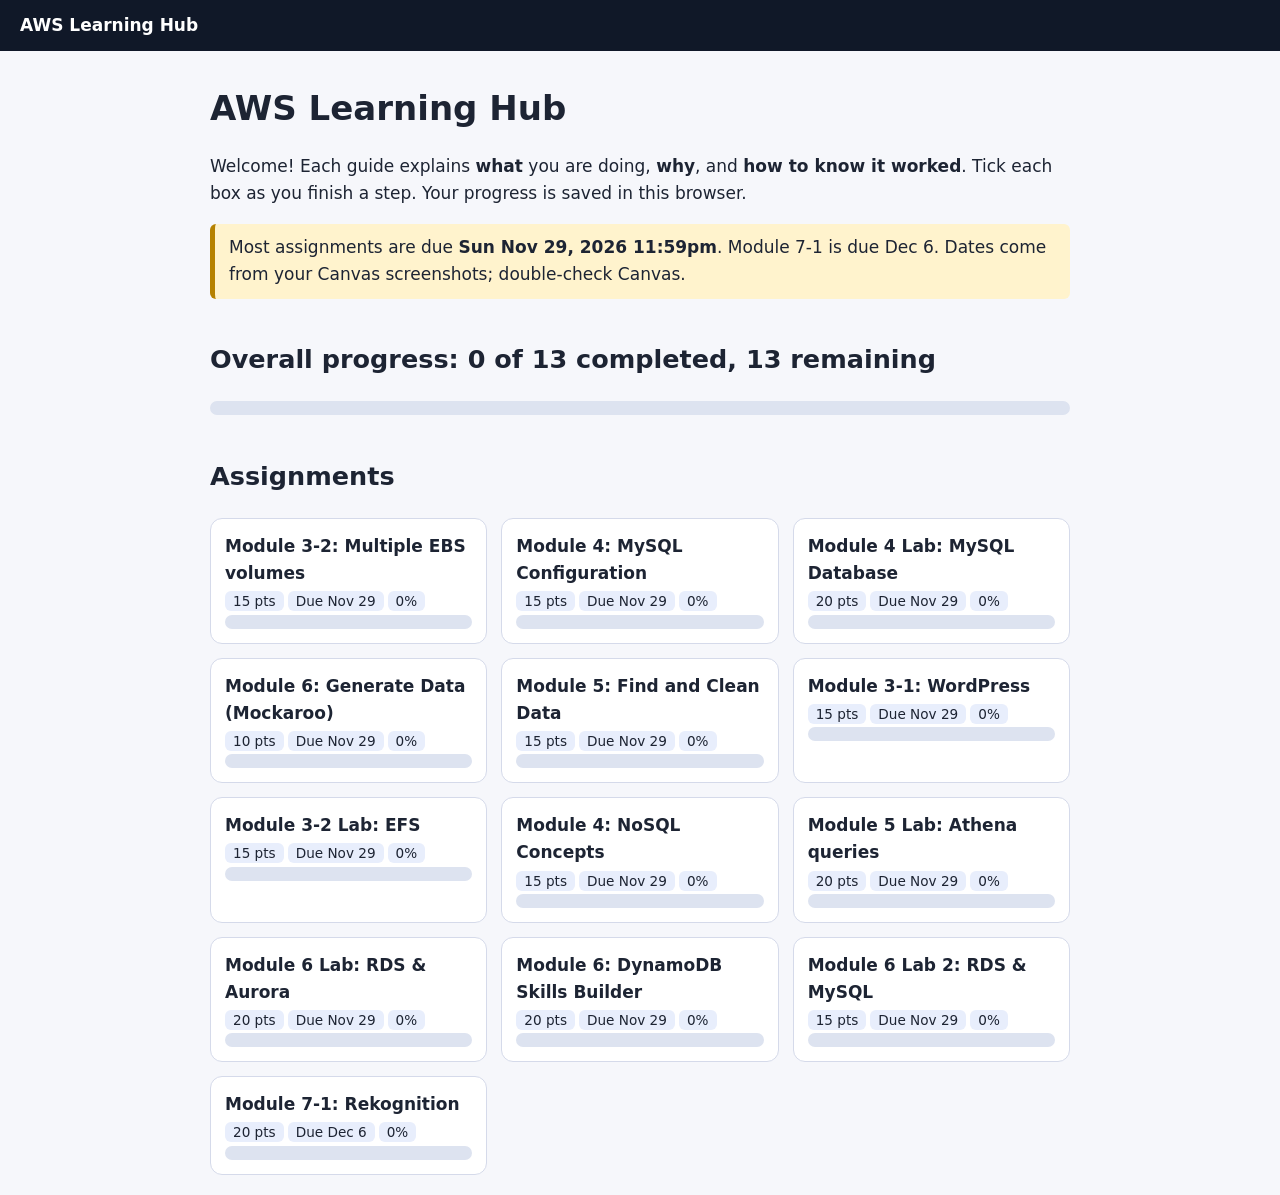
==== index.html @ e5c0ecec "Add files via upload" ====
<!DOCTYPE html><html lang="en"><head><meta charset="utf-8"><meta name="viewport" content="width=device-width,initial-scale=1"><title>AWS Learning Hub</title><link rel="stylesheet" href="css/styles.css"></head><body>
<nav><a href="index.html">AWS Learning Hub</a></nav>
<main><h1>AWS Learning Hub</h1>
<p>Welcome! Each guide explains <b>what</b> you are doing, <b>why</b>, and <b>how to know it worked</b>. Tick each box as you finish a step. Your progress is saved in this browser.</p>
<div class="warn">Most assignments are due <b>Sun Nov 29, 2026 11:59pm</b>. Module 7-1 is due Dec 6. Dates come from your Canvas screenshots; double-check Canvas.</div>
<h2>Overall progress: <span id="ov"></span></h2><div class="bar"><i id="ovb"></i></div>
<h2>Assignments</h2><div class="grid" id="cards"></div></main>
<script src="js/app.js"></script><script src="js/more.js"></script><script>renderHome()</script></body></html>
---- css/styles.css ----
:root{--bg:#f6f7fb;--card:#fff;--ink:#1d2433;--mut:#566;--pri:#1b4fd8;--ok:#127a3e;--warn:#fff3cd;--warnb:#b58100;--code:#101828}
*{box-sizing:border-box}body{margin:0;font:17px/1.6 system-ui,Segoe UI,Arial,sans-serif;background:var(--bg);color:var(--ink)}
nav{background:#101828;padding:12px 20px;display:flex;gap:18px;flex-wrap:wrap;align-items:center}nav a{color:#fff;text-decoration:none;font-weight:600}nav a:hover{text-decoration:underline}
main{max-width:900px;margin:0 auto;padding:20px}h1{margin:.3em 0}h2{margin-top:1.6em}
.bar{background:#dde3f0;border-radius:99px;height:14px;overflow:hidden}.bar>i{display:block;height:100%;background:var(--ok);width:0;transition:width .3s}
.grid{display:grid;grid-template-columns:repeat(auto-fill,minmax(250px,1fr));gap:14px}
.card{background:var(--card);border:1px solid #d5daea;border-radius:12px;padding:14px;display:block;color:inherit;text-decoration:none}a.card:hover{border-color:var(--pri)}
.card.off{opacity:.65}.tag{font-size:.8em;background:#e8eefc;border-radius:6px;padding:2px 8px;margin-right:4px}.done{background:#dcf5e5;color:var(--ok)}
.step{background:var(--card);border:1px solid #d5daea;border-radius:12px;padding:16px;margin:16px 0}.step.ok{border-color:var(--ok)}
.step h3{margin:0 0 8px}.lbl{font-weight:700;margin-top:10px}
pre{background:var(--code);color:#e6edf7;padding:12px;border-radius:8px;overflow-x:auto;font-size:.9em;white-space:pre-wrap}
.warn{background:var(--warn);border-left:5px solid var(--warnb);padding:10px 14px;border-radius:6px;margin:10px 0}
.chk{display:flex;gap:10px;align-items:flex-start;background:#eef6f0;padding:10px;border-radius:8px;margin-top:12px}.chk input{width:22px;height:22px;margin-top:3px}
button{font:inherit;padding:8px 14px;border-radius:8px;border:1px solid #999;background:#fff;cursor:pointer}
.pn{display:flex;justify-content:space-between;margin:24px 0}.pn a{color:var(--pri);font-weight:600}
@media(max-width:600px){body{font-size:16px}}
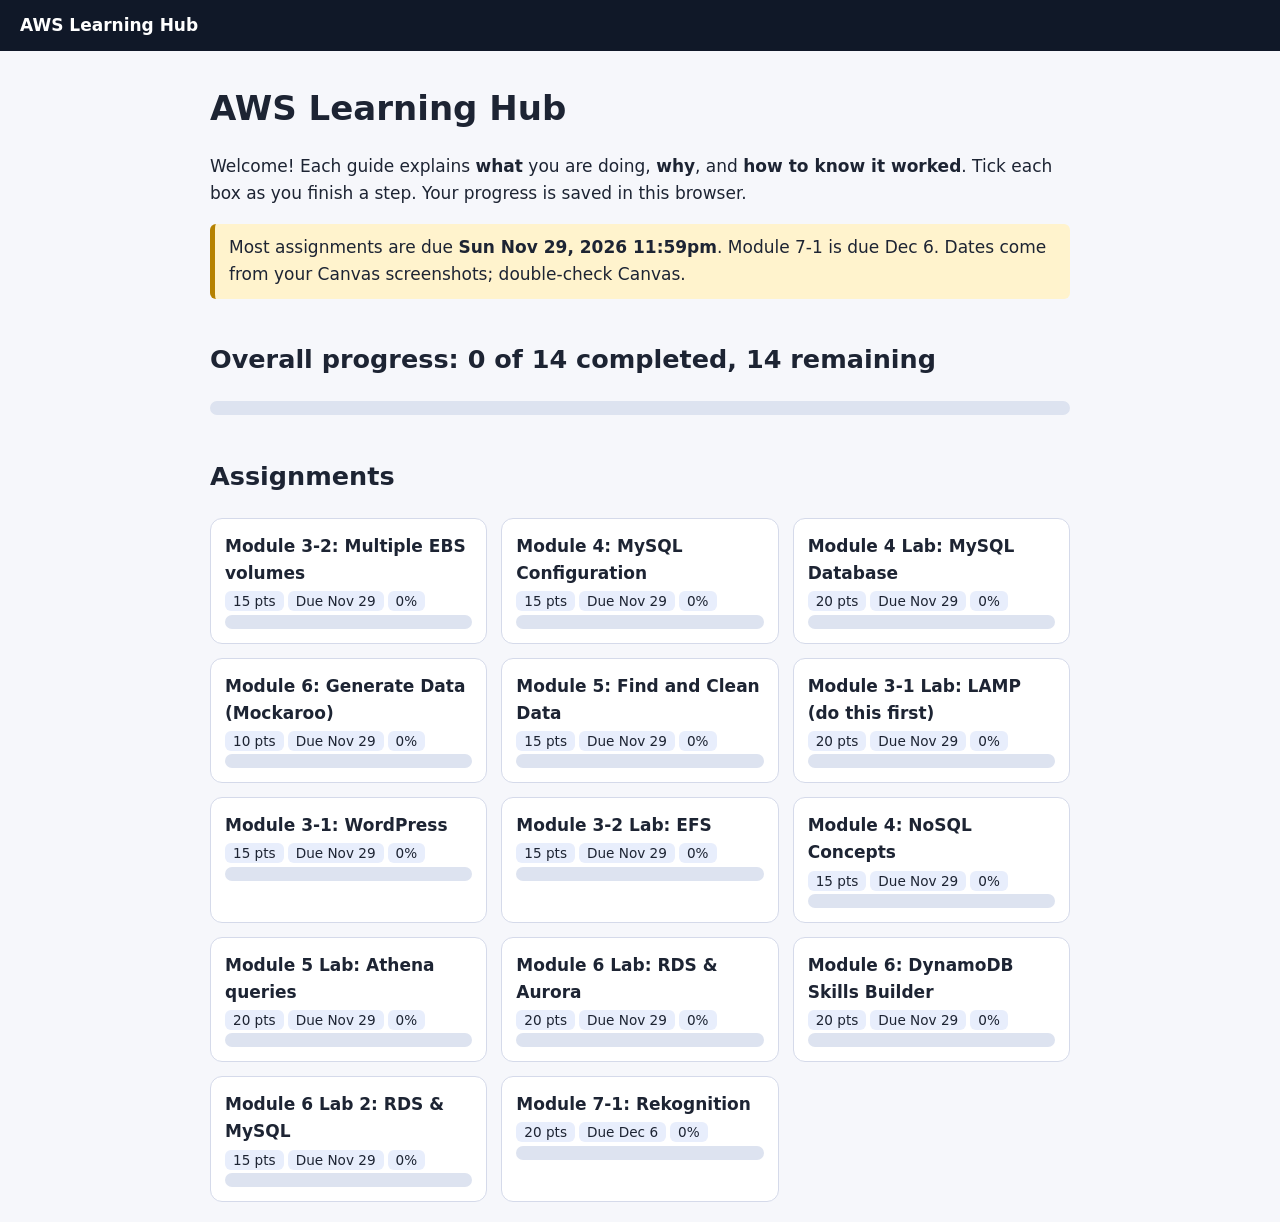
==== commit c207ce2e: "Add files via upload" ====
--- a/index.html
+++ b/index.html
@@ -5,4 +5,4 @@
 <div class="warn">Most assignments are due <b>Sun Nov 29, 2026 11:59pm</b>. Module 7-1 is due Dec 6. Dates come from your Canvas screenshots; double-check Canvas.</div>
 <h2>Overall progress: <span id="ov"></span></h2><div class="bar"><i id="ovb"></i></div>
 <h2>Assignments</h2><div class="grid" id="cards"></div></main>
-<script src="js/app.js"></script><script src="js/more.js"></script><script>renderHome()</script></body></html>
+<script src="js/app.js"></script><script src="js/more.js"></script><script src="js/lamp.js"></script><script>renderHome()</script></body></html>
